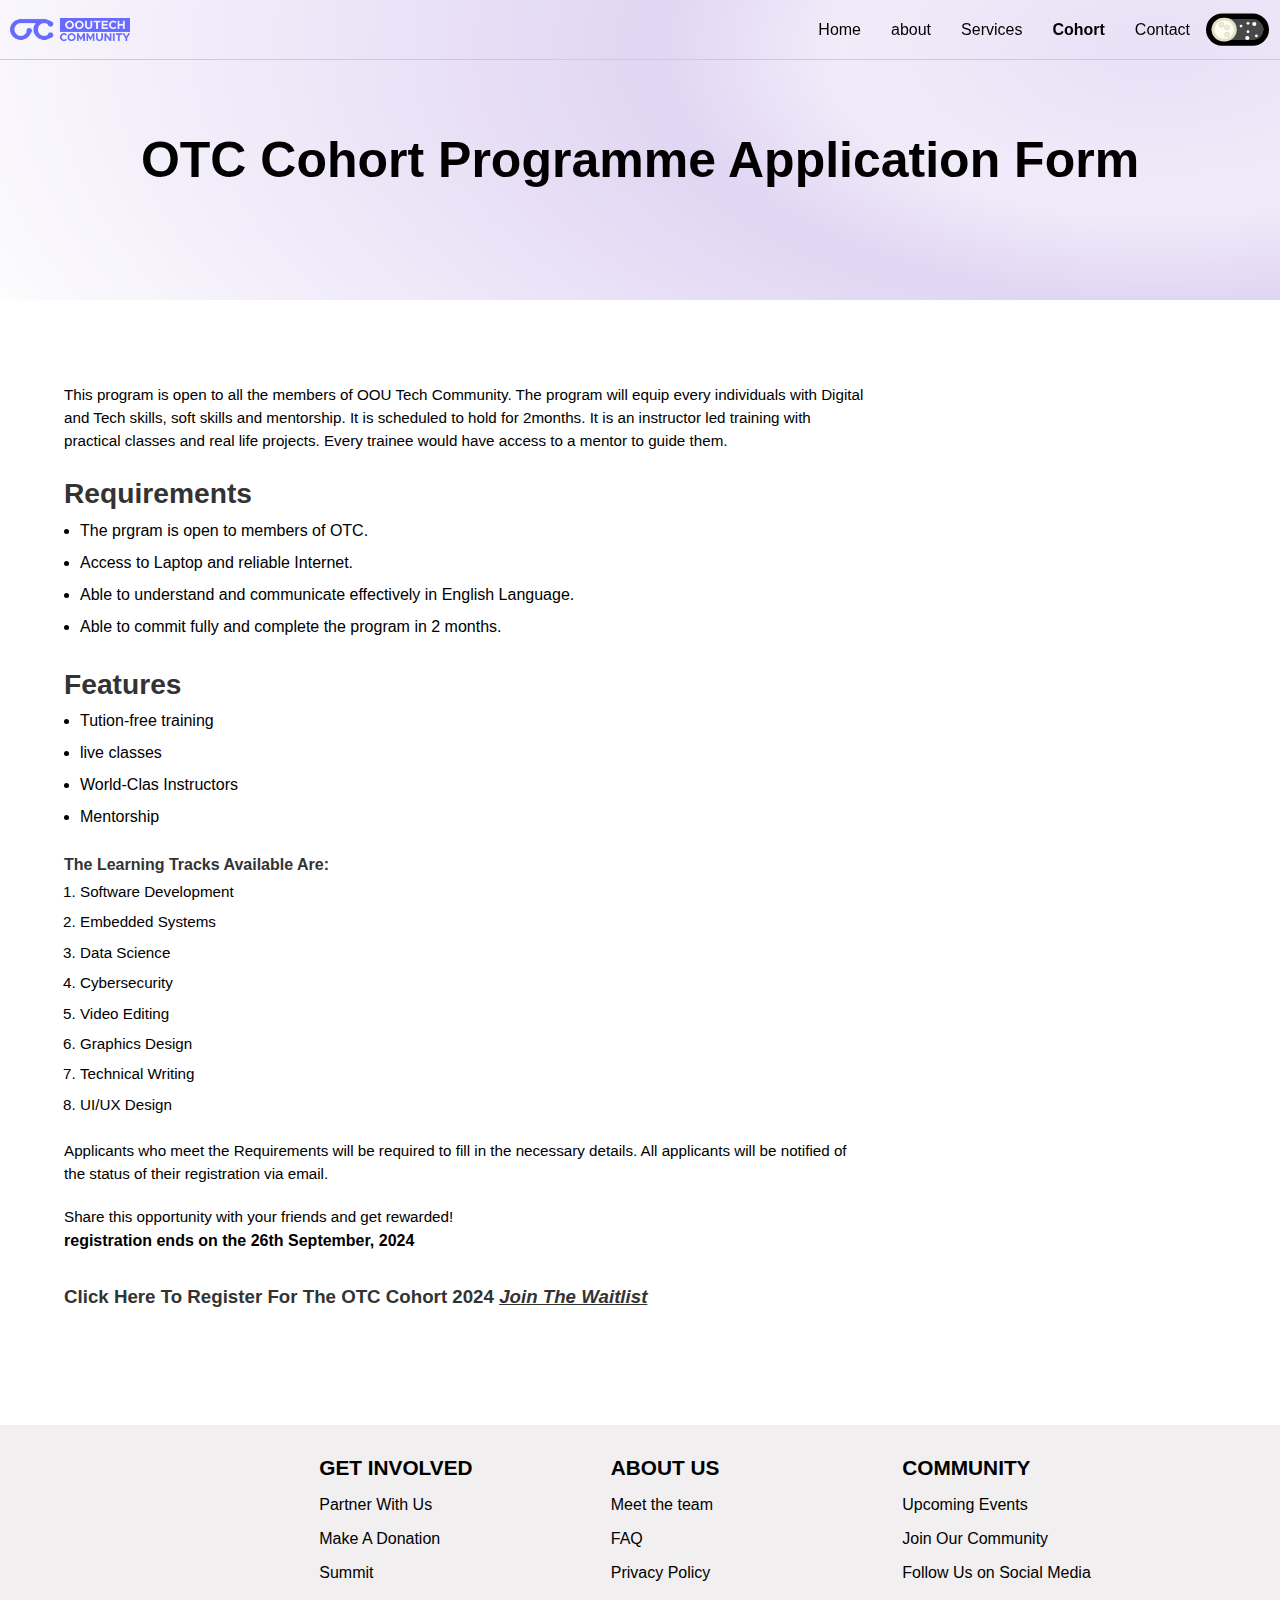
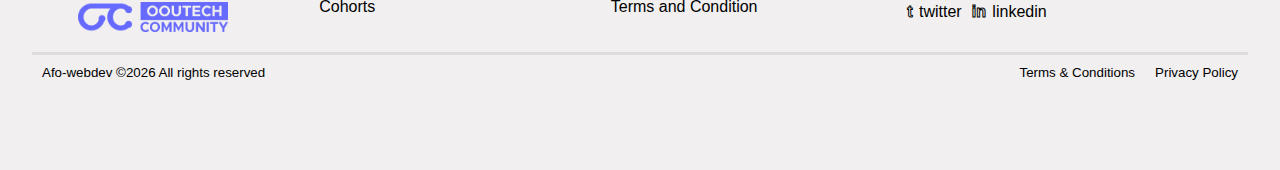
==== cohort.html @ c5f86032 "otc pages commit issue resolved" ====
<!DOCTYPE html>
<html lang="en">

<head>
    <meta charset="UTF-8">
    <meta name="viewport" content="width=device-width, initial-scale=1.0">
    <title>COHORT</title>
    <link rel="stylesheet" href="./styles/index.css" />
    <link rel="stylesheet" href="./styles/nav.css" />
    <link rel="stylesheet" href="./styles/cohort.css" />
    <link rel="stylesheet" href="./styles/footer.css" />
</head>

<body>
    <nav class="nav">
        <img class="logo" src="./images/logo1.png" alt="logo">
        <ul>
            <li><a href="index.html">Home</a></li>
            <li><a href="#about">about</a></li>
            <li><a href="#services">Services</a></li>
            <li><a href="cohort.html">Cohort</a></li>
            <li><a href="#footer">Contact</a></li>
        </ul>
        <div class="mode" onclick="DayAndNight()">
            <div class="sun-moon">
                <div class="dots"></div>
            </div>
            <div class="stars1"></div>
            <div class="stars2"></div>
            <div class="fill"></div>
        </div>

        <section class="icon" onclick="toggle()">

            <div class="menu-toggle ">
                <div class="one"></div>
                <div class="two"></div>
                <div class="three"></div>
            </div>

        </section>
    </nav>
    <header>
        <h1>OTC Cohort Programme Application Form</h1>
    </header>
    <main>
        <p>This program is open to all the members of OOU Tech Community. The program will equip every individuals with Digital and Tech skills, soft skills and mentorship. It is scheduled to hold for 2months. It is an instructor led training with practical classes and real life projects. Every trainee would have access to a mentor to guide them. </p>
        <section class="section">
            <h2 class="section-heading">Requirements</h2>
            <ul>
                <li>The prgram is open to members of OTC.</li>
                <li>Access to Laptop and reliable Internet.</li>
                <li>Able to understand and communicate effectively in English Language.</li>
                <li>Able to commit fully and complete the program in 2 months.</li>
            </ul>
        </section>
        <section class="section">
            <h2 class="section-heading">Features</h2>
            <ul>
                <li>Tution-free training</li>
                <li>live classes</li>
                <li>World-Clas Instructors</li>
                <li>Mentorship</li>
            </ul>
        </section>
        <section class="section">
            <h4 class="section-heading">The learning tracks available are:</h4>
            <ol>
                <li>Software Development</li>
                <li>Embedded Systems</li>
                <li>Data Science</li>
                <li>Cybersecurity</li>
                <li>Video Editing</li>
                <li>Graphics Design</li>
                <li>Technical Writing</li>
                <li>UI/UX Design</li>
            </ol>
        </section>
        <p>Applicants who meet the Requirements will be required to fill in the necessary details. All applicants will be notified of the status of their registration via email.</p>
        <p>Share this opportunity with your friends and get rewarded!</p>
        <strong>registration ends on the 26th September, 2024</strong>

        <h3 class="cta-txt">Click here to register for the OTC Cohort 2024 <a href="joincohort.html">Join the Waitlist</a></h3>
    </main>
    <footer id="footer"></footer>


    <!-- Scripts -->
	<script src="./scripts/nav.js"> </script>
    <script src="./scripts/script.js"></script>
    <script src="./scripts/footer.js"></script>
</body>

</html>
---- styles/index.css ----
*{
    padding: 0;
    margin: 0;
    box-sizing: border-box;
    transition: background-color 300ms, border-color 300ms,color 200ms, background-image 300ms, background 300ms;
}
:root{
    --white: #FFFFFF;
    --black: #000000;
    --black-opac: rgba(0, 0, 0, .6);
    --black-opac-hover: rgba(0, 0, 0, .8);
    --light-grey: #ddd;
    --light-black: #222;
    --grey: rgb(205, 204, 204);
    --dark-grey: #666;
    --medium-black: #333;
    --tertiary-white: #fefefe;
    --primary-blue: #404EED;
    --dark-primary-blue: rgb(83, 5, 183);
    --secondary-blue: #404EED;
    --tertiary-blue:#bedaf1;
        --primary-green: #053A3A;
    --dark-primary-green: #011717;
    --secondary-green: #20B2AA;
    --tertiary-green:#bef1ed69;
    --sec-white:#f1f0f0;
    --pink: rgb(232, 201, 206);
    --dark-pink: deeppink;
    --transparent-white: rgba(255, 255, 255, .7);
    --transparent-black: rgba(0, 0, 0, .6);
    --full-width: 100%;
    --top: 20px;
    --black-grad:radial-gradient(circle at top left, var(--white) -50%, var( --medium-black) 40%);
    --grad-2:linear-gradient(45deg, var(--pink) 10%,var(--primary-blue) 30%, var(--dark-grey)  80%);
    --main-bg: radial-gradient(126.96% 275.84% at 90.24% 16.36%, rgb(52, 5, 183) 0px, rgba(67, 5, 183, 0.12) 0.01%, rgba(73, 5, 183, 0.08) 19.27%, rgba(73, 5, 183, 0.165) 30.73%, rgba(97, 5, 183, 0) 81.77%, rgba(67, 5, 183, 0) 100%);
}

::-webkit-scrollbar-thumb{
   
    background-color: var(--dark-grey);
}
::-webkit-scrollbar{
    width: 4px;
    height: 6px;
    background-color: var(--white);
}
html,body{
    scroll-behavior: smooth;
}
body{
	position: relative;
    width: 100vw;
    height: 10vh;
    overflow-x: hidden;
    background-color: var(--white);
    color: var(--black);
    font-family: Mulish, sans-serif;
}
img {
    overflow-clip-margin: content-box;
    overflow: clip;
}
button,
input[type="submit"]{
    background: var(--white);
    color: var(--black);
    border: none;
    outline: none;
    padding: 15px;
    margin: 0 10px;
    border-radius: 10px;
    text-transform: capitalize;
    transition: all 200ms;
    cursor: pointer;
}
a{
    text-decoration: none;
    color: inherit;
    cursor: pointer;
    transition: all 200ms;
}
h1,h2,h3,h4,h5,h6{
    text-transform: capitalize;
}
ul, ol{
    margin: 0;
    padding: 0;
    line-height: 2;
}

li{
    margin: 0;
    padding: 0;
}

main{
    width: 100%;
    margin: 0 auto;
    padding: 5%;
    line-height: 1.5;
}
.section{
    width: var(--full-width);
    max-height: max-content;
    margin: 20px auto 0 auto;
}
---- styles/nav.css ----
.nav {
	position: fixed;
	top: 0px;
	left: 0;
	right: 0;
	margin: 0 auto;
	width: 100%;
	height: 60px;
	background-color: transparent;
	padding: 0 10px;
	display: flex;
	align-items: center;
	flex-wrap: wrap;
	z-index: 100000000;
	overflow: hidden;
	border-bottom: 1px solid var(--grey);
	transition: all 200ms;

}
.nav.wake,
.nav.responsive {
	background-color: var(--white);
}
.nav.wake .logo,
.nav.responsive .logo {
	color: var(--black);
}
.nav.wake .menu-toggle div,
.nav.responsive .menu-toggle div {
	background-color: var(--black);
}
.nav.wake ul,
.nav.responsive ul {
	color: var(--black);
}
.nav li{
	list-style-type: none;
}
.mode {
	margin-right: 10px;
	margin-left: 10px;
	width: 45px;
	height: calc(45px/2);
	border-radius: 2.5rem;
	border: 0.25rem solid #000;
	background: linear-gradient(to right, #686868 0%,#303030 100%);
	display: flex;
	align-items: center;
	position: relative;
	transform: scale(1.4);
}
.fill {
	position: fixed;
	top: 0;
	right: 0;
	bottom: 0;
	left: 0;
	height: 100%;
	margin: auto;
	background: #484848;
	border-radius: 20px;
	z-index: -2;
	transition: 0.75s all ease;
}
.mode.active {
	border-color: #78C1D8;
	background: linear-gradient(to right, #78C1D5 0%, #BBE7F5 100%);
}
.mode.active .fill {
	background: #E9F8FD;

}
.mode.active .sun-moon {

	background: #F5EC59;
	border-color: #E7C65C;
	transform: translateX(112%) rotate(-25deg);
}
.mode.active .sun-moon .dots,
.mode.active .sun-moon .dots:after,
.mode.active .sun-moon .dots:before {
	background: #FFFFFF;
	border-color: #FFFFFF;
	border: 1px solid #E9F8FD;
}

.mode.active .sun-moon .dots {
	height: 9px;
	width: 9px;
	top: -1px;
	left: -3px;

	transform: rotate(25deg);
}

.mode.active .sun-moon .dots:after {
	height: 5px;
	width: 5px;
	top: 2px;
	left: -6px;

}
.mode.active .sun-moon .dots:before {
	height: 4px;
	width: 4px;
	top: 3px;
	left: 4px;

}

.mode.active .stars1,
.mode.active .stars2 {
	opacity: 0;
	transform: translateY(10px);
}


header {
	margin-top: 0;
	padding-top: var(--top);
}
.stars1,
.stars2 {
	position: absolute;
	height: 3px;
	width: 3px;
	background: #FFFFFF;
	border-radius: 50%;
	transition: 0.3s all ease;
}

.stars1 {
	top: 2px;
	right: 5px;
}

.stars2 {
	top: 12px;
	right: 10px;
}

.stars1:after,
.stars1:before,
.stars2:after,
.stars2:before {
	position: absolute;
	content: "";
	display: block;
	height: 2px;
	width: 2px;
	background: #FFFFFF;
	border-radius: 50%;
	transition: 0.2s all ease;
}

.stars1:after {
	top: 0px;
	right: 5px;
}

.stars1:before {
	top: 2px;
	right: 10px;
}
.stars2:after {
	top: -4px;
	right: 0px;
}

.stars2:before {
	top: -1px;
	right: -6px;
}

.sun-moon {
	z-index: 2;
	display: inline-block;
	height: calc((45px/2) - 5px);
	width: calc((45px/2) - 5px);
	background: #FFFDF2;
	border-radius: 50%;
	transition: all 0.5s ease;
	position: relative;
	/* Default to Moon */
	border: 2px solid #DEE2C6;
}

.sun-moon .dots {
	position: absolute;
	top: 3px;
	left: 7px;
	height: 4px;
	width: 4px;
	background: #EFEEDB;
	border: .5px solid #DEE2C6;
	border-radius: 50%;
	transition: 0.4s all ease;
}

.sun-moon .dots:after,
.sun-moon .dots:before {
	position: absolute;
	content: "";
	display: block;
	height: 2px;
	width: 2px;
	background: #EFEEDB;
	border: 1px solid #DEE2C6;
	border-radius: 50%;
	transition: 0.4s all ease;
}

.sun-moon .dots:after {
	top: -3px;
	left: -5px;
}
.sun-moon .dots:before {
	top: 4px;
	left: -1px;
}



.logo {
	width: 120px;
	height: auto;
}
.nav ul {
	flex: 0 0 30%;
	display: flex;
	align-items: center;
	justify-content: center;
	margin-left: auto;
}
.nav ul li a {
	padding: 10px;
}
.nav ul li {
	margin: 0 5px;
	cursor: pointer;
}
.nav a.active {
	font-weight: bold;
}

.nav ul li a:hover,
.btn-1:hover {
	background-color: var(--sec-white);
	color: var(--black);
}

.nav .icon {
	display: none;
	cursor: pointer;
}

.menu-toggle {
	width: 22px;
	position: relative;
	transition: all .2s;
	cursor: pointer;
}
.menu-toggle div {
	width: 100%;
	height: 3px;
	background: var( --black);
	border-radius: 10px;
	transition: all .2s;
	margin: auto;
	cursor: pointer;
}
.menu-toggle .one,
.menu-toggle .two {
	margin-bottom: 5px;
}
.menu-toggle.active .one {
	transform: rotate(45deg) translate(6px ,5px);
}
.menu-toggle.active .two {
	transform: translatex(-20px);
	opacity: 0;
}
.menu-toggle.active .three {
	transform: rotate(-45deg) translate(6px ,-6px);
}


@media screen and (max-width: 900px) {
	::-webkit-scrollbar {
		width: 0px;
		height: 0px;
	}
	.nav {
		align-items: flex-start;
	}
	.nav > * {
		margin-top: 5px !important;
		display: flex;
		align-items: center;
	}
	.logo {
		margin-left: 5px;
		margin-top: 20px !important;
	}
	.mode {
		margin-left: auto;
		margin-right: 45px;
		margin-top: 20px !important;
	}
	.nav.responsive {
		height: 280px;
		transition: height 300ms;
	}
	.nav li {
		flex: 1 1 100%;
		width: 100%;
		text-align: left;
		margin: 0px 0 !important;
		display: flex;
		align-items: center;
	}
	.nav li a {
		width: 100%;
		height: 100%;

	}
	.nav ul {
		flex-direction: column;
		flex: 1 1 100%;
		display: none;
		padding: 0;
		margin: 0 !important;
	}
	.nav.responsive ul {
		order: 3;
		flex: 1 1 100%;
		display: block;
		margin: 0;
	}

	.nav .icon {
		position: absolute;
		top: 0;
		bottom: 0;
		right: 15px;
		margin: 23px 0px !important;
		padding: 0px;
		display: flex;
		align-items: center;
		height: max-content;

	}

}
---- styles/cohort.css ----
header{
    height: 300px;
    display: flex;
    align-items: center;
    justify-content: center;
    background-image: var(--main-bg);
    font-size: calc(1rem + 1vmin);
    text-align: center;
}
.waitlist{
    text-align: left;
}
.waitlist h1{
    padding-left: 15px;
    text-transform: uppercase;
    border-left: 5px solid var(--primary-blue);
}
header h1{
    max-width: 1000px;
    width: 95%;
}
main > *{
    margin-top: 20px;
}
main p{
    font-size: .95rem;
    max-width: 800px;
    width: 95%;
}
main section{
    margin: 2% auto;
}
main h2{
    color: var(--medium-black);
    font-size: calc(1.2rem + 1vmin);
}
main section ul,
main section ol{
    padding: 0 1rem;
}
main section ul li{
    list-style-type: disc;
}
main section h4,
main h3{
    color: var(--medium-black);
}
main section ol li{
    font-size: .95rem;
}

.cta-txt{
    margin: 30px 0;
}
.cta-txt a{
    text-decoration: underline;
    font-style: italic;
}

.cta-txt a:hover{
    color: orangered;
}


#form fieldset{
    border: 1px solid var(--grey);
    
}
#form > *{
    margin: 20px 0;
}
#form fieldset section{
    width: 100%;
    height: max-content;
    display: flex;
    flex-wrap: wrap;
    align-items: center;
    justify-content: space-around;
}
#form fieldset legend{
    font-weight: bold;
    font-size: .8rem;
    text-align: center;
    color: var(--medium-black);
}
#form label{
    max-width: 300px;
    width: 80%;
    display: flex;
    flex-direction: column;
    justify-content: center;
    font-weight: bold;
}
#form input,
#form select{
    padding: 10px;
    width: 100%;
    border: 1px solid var(--grey);
}
#form label b,
#form legend b{
    color: red;
}
#form > label,
#form fieldset{
    max-width: 650px;
    width: 100%;
}
#form input[type="submit"]{
    display: flex;
    align-items: center;
    justify-content: center;
    padding: 10px;
    max-width: 200px;
    height: 50px;
    margin: 10px 0;
    background-color: var(--secondary-blue);
    color: var(--white);
    font-weight: bold;
    font-size: 1rem;
    transition: background-color 0.3s;
}
#form input[type="submit"]:hover{
    background-color: var(--dark-primary-blue);
}
---- styles/footer.css ----
#footer {
    width: 100%;
    height: max-content;
    background: #f1efef;
    color: var(--black);
    font-weight: 500;
    margin-top: var(--top);
    padding-bottom: 70px;
}
footer > div{
    width: 95%;
    max-width: var(--primary-width);
    height: max-content;
    display: flex;
    flex-wrap: wrap;
    justify-content: center;
    margin: 0 auto;
    transition: all .6s ease;
    border-bottom: 3px solid var(--light-grey);
    padding-bottom: 10px;
}
#footer .logo{
    margin: 0 ;
    width: 150px !important;
    height: auto;
}
.foot-note{
    border: none;
}
.foot-note small{
    margin: 10px;
    font-weight: 300;
}
.foot-note small:first-child{
    margin-right: auto;

}
.footer-desc p {
    font-size: 1em;
    font-weight: 400;
    margin-top: 5px;
    max-width: 80%;
}
#footer .col{
    width: 100%;
    max-width: 200px;
    margin: 5px auto;
    min-height: 200px;
    padding: 5px 0;
    
}
#footer .col:first-child{
    max-width: max-content;
    display: flex;
    align-items: flex-end;
    justify-content: flex-end;
    min-height: max-content;
    
}
#footer .col:last-child{
    flex-grow: 1;
    width:100%;
    max-width: 300px;

}
.footer-desc {
    text-align: left;
    width: 100%;
    margin: 0 auto;
}

.contact {
    width: 100%;
    display: flex;
    text-align: left;
}

.contact a {   
    align-items: center;
    justify-content: center;
    cursor: pointer;
    margin:5px;
}
.contact a i{
    font-weight: 800;
    color: transparent;
    margin-right: 2px;
    font-style: normal;
    -webkit-text-stroke: 1px;
    -webkit-text-stroke-color: var(--black);
}
.contact a:hover {
    color: var(--secondary-blue);
}
.contact a:hover i {
    -webkit-text-stroke-color: var(--secondary-blue);
}


.col h2 {
    font-size: 1.3em;
    text-align: left;
    margin: 1em 0 0 0;
    text-transform: uppercase;
    align-self: flex-start;
}
.col > a {
    text-decoration: none;
    color: inherit;
    cursor: pointer;
}
.col p,
.col > a {
    font-size: 1em;
    text-align: left;
    margin: 1rem 0;
    color: inherit;
    
    align-self: flex-start;
}

@media screen and (max-width: 698px) {
  #footer .col:first-child{
    justify-content: flex-start;
  }
	#footer .col{
    flex: 0 0 80%;
	  max-width: 80% !important;
		height: max-content;
		min-height: 200px;
	}
	#footer .col:not(:first-child){
		max-width: max-content;
		width:40%;
	}
}
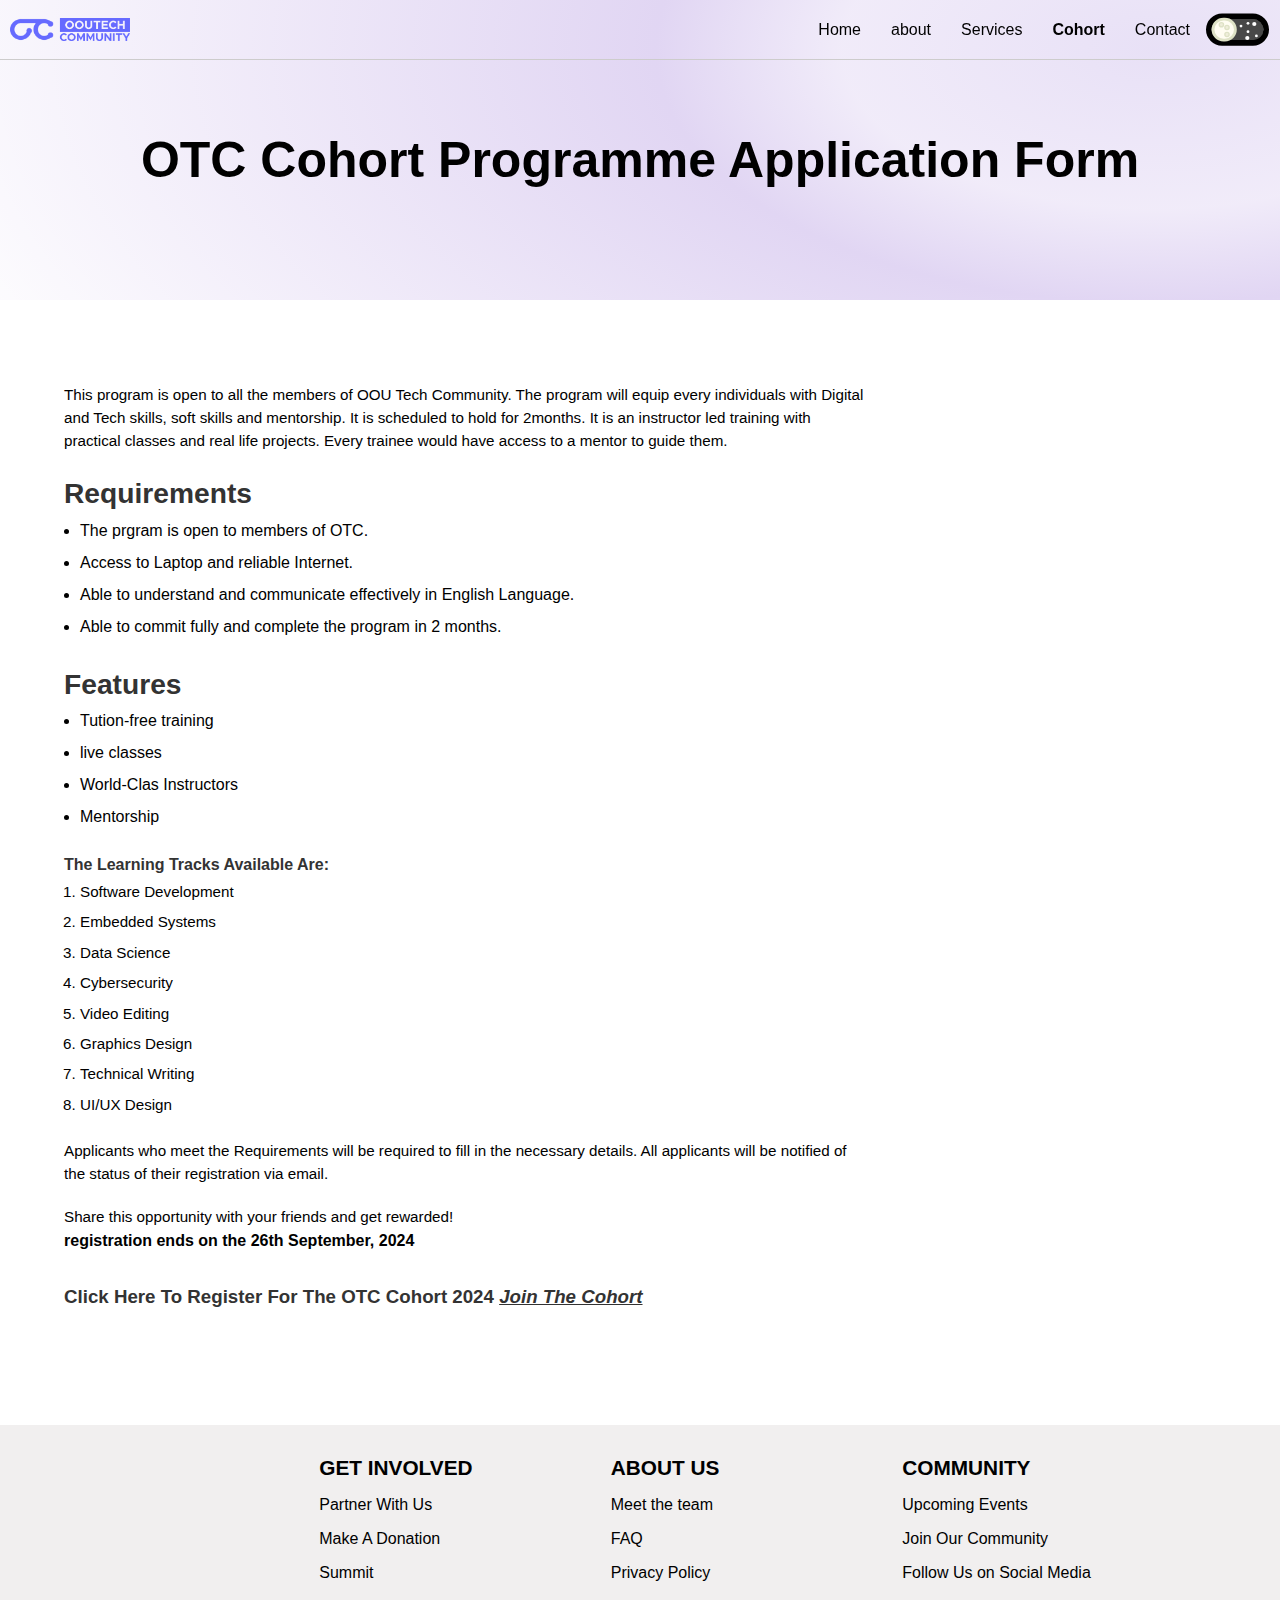
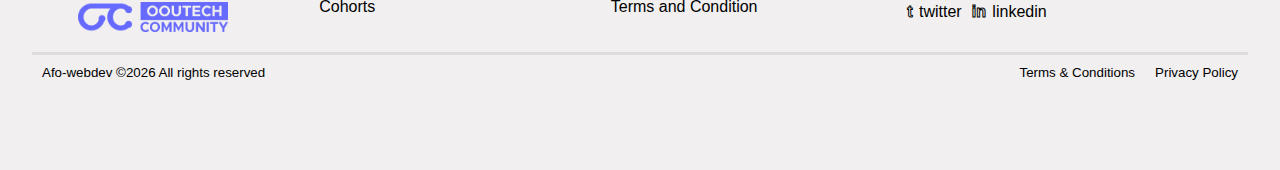
==== commit ac9437a3: "site reshaped" ====
--- a/cohort.html
+++ b/cohort.html
@@ -1,94 +1,94 @@
-<!DOCTYPE html>
-<html lang="en">
-
-<head>
-    <meta charset="UTF-8">
-    <meta name="viewport" content="width=device-width, initial-scale=1.0">
-    <title>COHORT</title>
-    <link rel="stylesheet" href="./styles/index.css" />
-    <link rel="stylesheet" href="./styles/nav.css" />
-    <link rel="stylesheet" href="./styles/cohort.css" />
-    <link rel="stylesheet" href="./styles/footer.css" />
-</head>
-
-<body>
-    <nav class="nav">
-        <img class="logo" src="./images/logo1.png" alt="logo">
-        <ul>
-            <li><a href="index.html">Home</a></li>
-            <li><a href="#about">about</a></li>
-            <li><a href="#services">Services</a></li>
-            <li><a href="cohort.html">Cohort</a></li>
-            <li><a href="#footer">Contact</a></li>
-        </ul>
-        <div class="mode" onclick="DayAndNight()">
-            <div class="sun-moon">
-                <div class="dots"></div>
-            </div>
-            <div class="stars1"></div>
-            <div class="stars2"></div>
-            <div class="fill"></div>
-        </div>
-
-        <section class="icon" onclick="toggle()">
-
-            <div class="menu-toggle ">
-                <div class="one"></div>
-                <div class="two"></div>
-                <div class="three"></div>
-            </div>
-
-        </section>
-    </nav>
-    <header>
-        <h1>OTC Cohort Programme Application Form</h1>
-    </header>
-    <main>
-        <p>This program is open to all the members of OOU Tech Community. The program will equip every individuals with Digital and Tech skills, soft skills and mentorship. It is scheduled to hold for 2months. It is an instructor led training with practical classes and real life projects. Every trainee would have access to a mentor to guide them. </p>
-        <section class="section">
-            <h2 class="section-heading">Requirements</h2>
-            <ul>
-                <li>The prgram is open to members of OTC.</li>
-                <li>Access to Laptop and reliable Internet.</li>
-                <li>Able to understand and communicate effectively in English Language.</li>
-                <li>Able to commit fully and complete the program in 2 months.</li>
-            </ul>
-        </section>
-        <section class="section">
-            <h2 class="section-heading">Features</h2>
-            <ul>
-                <li>Tution-free training</li>
-                <li>live classes</li>
-                <li>World-Clas Instructors</li>
-                <li>Mentorship</li>
-            </ul>
-        </section>
-        <section class="section">
-            <h4 class="section-heading">The learning tracks available are:</h4>
-            <ol>
-                <li>Software Development</li>
-                <li>Embedded Systems</li>
-                <li>Data Science</li>
-                <li>Cybersecurity</li>
-                <li>Video Editing</li>
-                <li>Graphics Design</li>
-                <li>Technical Writing</li>
-                <li>UI/UX Design</li>
-            </ol>
-        </section>
-        <p>Applicants who meet the Requirements will be required to fill in the necessary details. All applicants will be notified of the status of their registration via email.</p>
-        <p>Share this opportunity with your friends and get rewarded!</p>
-        <strong>registration ends on the 26th September, 2024</strong>
-
-        <h3 class="cta-txt">Click here to register for the OTC Cohort 2024 <a href="joincohort.html">Join the Waitlist</a></h3>
-    </main>
-    <footer id="footer"></footer>
-
-
-    <!-- Scripts -->
-	<script src="./scripts/nav.js"> </script>
-    <script src="./scripts/script.js"></script>
-    <script src="./scripts/footer.js"></script>
-</body>
-
+<!DOCTYPE html>
+<html lang="en">
+
+<head>
+    <meta charset="UTF-8">
+    <meta name="viewport" content="width=device-width, initial-scale=1.0">
+    <title>COHORT</title>
+    <link rel="stylesheet" href="./styles/index.css" />
+    <link rel="stylesheet" href="./styles/nav.css" />
+    <link rel="stylesheet" href="./styles/cohort.css" />
+    <link rel="stylesheet" href="./styles/footer.css" />
+</head>
+
+<body>
+    <nav class="nav">
+        <img class="logo" src="./images/logo1.png" alt="logo">
+        <ul>
+            <li><a href="index.html">Home</a></li>
+            <li><a href="#about">about</a></li>
+            <li><a href="#services">Services</a></li>
+            <li><a href="cohort.html">Cohort</a></li>
+            <li><a href="#footer">Contact</a></li>
+        </ul>
+        <div class="mode" onclick="DayAndNight()">
+            <div class="sun-moon">
+                <div class="dots"></div>
+            </div>
+            <div class="stars1"></div>
+            <div class="stars2"></div>
+            <div class="fill"></div>
+        </div>
+
+        <section class="icon" onclick="toggle()">
+
+            <div class="menu-toggle ">
+                <div class="one"></div>
+                <div class="two"></div>
+                <div class="three"></div>
+            </div>
+
+        </section>
+    </nav>
+    <header>
+        <h1>OTC Cohort Programme Application Form</h1>
+    </header>
+    <main>
+        <p>This program is open to all the members of OOU Tech Community. The program will equip every individuals with Digital and Tech skills, soft skills and mentorship. It is scheduled to hold for 2months. It is an instructor led training with practical classes and real life projects. Every trainee would have access to a mentor to guide them. </p>
+        <section class="section">
+            <h2 class="section-heading">Requirements</h2>
+            <ul>
+                <li>The prgram is open to members of OTC.</li>
+                <li>Access to Laptop and reliable Internet.</li>
+                <li>Able to understand and communicate effectively in English Language.</li>
+                <li>Able to commit fully and complete the program in 2 months.</li>
+            </ul>
+        </section>
+        <section class="section">
+            <h2 class="section-heading">Features</h2>
+            <ul>
+                <li>Tution-free training</li>
+                <li>live classes</li>
+                <li>World-Clas Instructors</li>
+                <li>Mentorship</li>
+            </ul>
+        </section>
+        <section class="section">
+            <h4 class="section-heading">The learning tracks available are:</h4>
+            <ol>
+                <li>Software Development</li>
+                <li>Embedded Systems</li>
+                <li>Data Science</li>
+                <li>Cybersecurity</li>
+                <li>Video Editing</li>
+                <li>Graphics Design</li>
+                <li>Technical Writing</li>
+                <li>UI/UX Design</li>
+            </ol>
+        </section>
+        <p>Applicants who meet the Requirements will be required to fill in the necessary details. All applicants will be notified of the status of their registration via email.</p>
+        <p>Share this opportunity with your friends and get rewarded!</p>
+        <strong>registration ends on the 26th September, 2024</strong>
+
+        <h3 class="cta-txt">Click here to register for the OTC Cohort 2024 <a href="joincohort.html">Join the Cohort</a></h3>
+    </main>
+    <footer id="footer"></footer>
+
+
+    <!-- Scripts -->
+	<script src="./scripts/nav.js"> </script>
+    <script src="./scripts/script.js"></script>
+    <script src="./scripts/footer.js"></script>
+</body>
+
 </html>--- a/styles/index.css
+++ b/styles/index.css
@@ -6,6 +6,7 @@
 }
 :root{
     --white: #FFFFFF;
+    --secondary-white: #f1efef;
     --black: #000000;
     --black-opac: rgba(0, 0, 0, .6);
     --black-opac-hover: rgba(0, 0, 0, .8);
--- a/styles/nav.css
+++ b/styles/nav.css
@@ -307,12 +307,24 @@
 		margin-right: 45px;
 		margin-top: 20px !important;
 	}
-	.nav.responsive {
-		height: 280px;
-		transition: height 300ms;
-	}
+	.nav ul{
+        position: fixed;
+        right: -999px;
+        top: 55px;
+        height: 100vh;
+        width: 200px;
+        flex-direction: column;
+		justify-content: flex-start;
+        background-color: var(--white);
+        z-index: inherit;
+        opacity: 0;
+		transition: right 0.4s;
+    }
+	.nav.responsive > ul{
+        right: 0;
+        opacity: 1;
+    }
 	.nav li {
-		flex: 1 1 100%;
 		width: 100%;
 		text-align: left;
 		margin: 0px 0 !important;
@@ -324,19 +336,7 @@
 		height: 100%;
 
 	}
-	.nav ul {
-		flex-direction: column;
-		flex: 1 1 100%;
-		display: none;
-		padding: 0;
-		margin: 0 !important;
-	}
-	.nav.responsive ul {
-		order: 3;
-		flex: 1 1 100%;
-		display: block;
-		margin: 0;
-	}
+	
 
 	.nav .icon {
 		position: absolute;
--- a/styles/cohort.css
+++ b/styles/cohort.css
@@ -16,7 +16,7 @@
     border-left: 5px solid var(--primary-blue);
 }
 header h1{
-    max-width: 1000px;
+    max-width: 1200px;
     width: 95%;
 }
 main > *{
--- a/styles/footer.css
+++ b/styles/footer.css
@@ -1,7 +1,7 @@
 #footer {
     width: 100%;
     height: max-content;
-    background: #f1efef;
+    background: var(--secondary-white);
     color: var(--black);
     font-weight: 500;
     margin-top: var(--top);
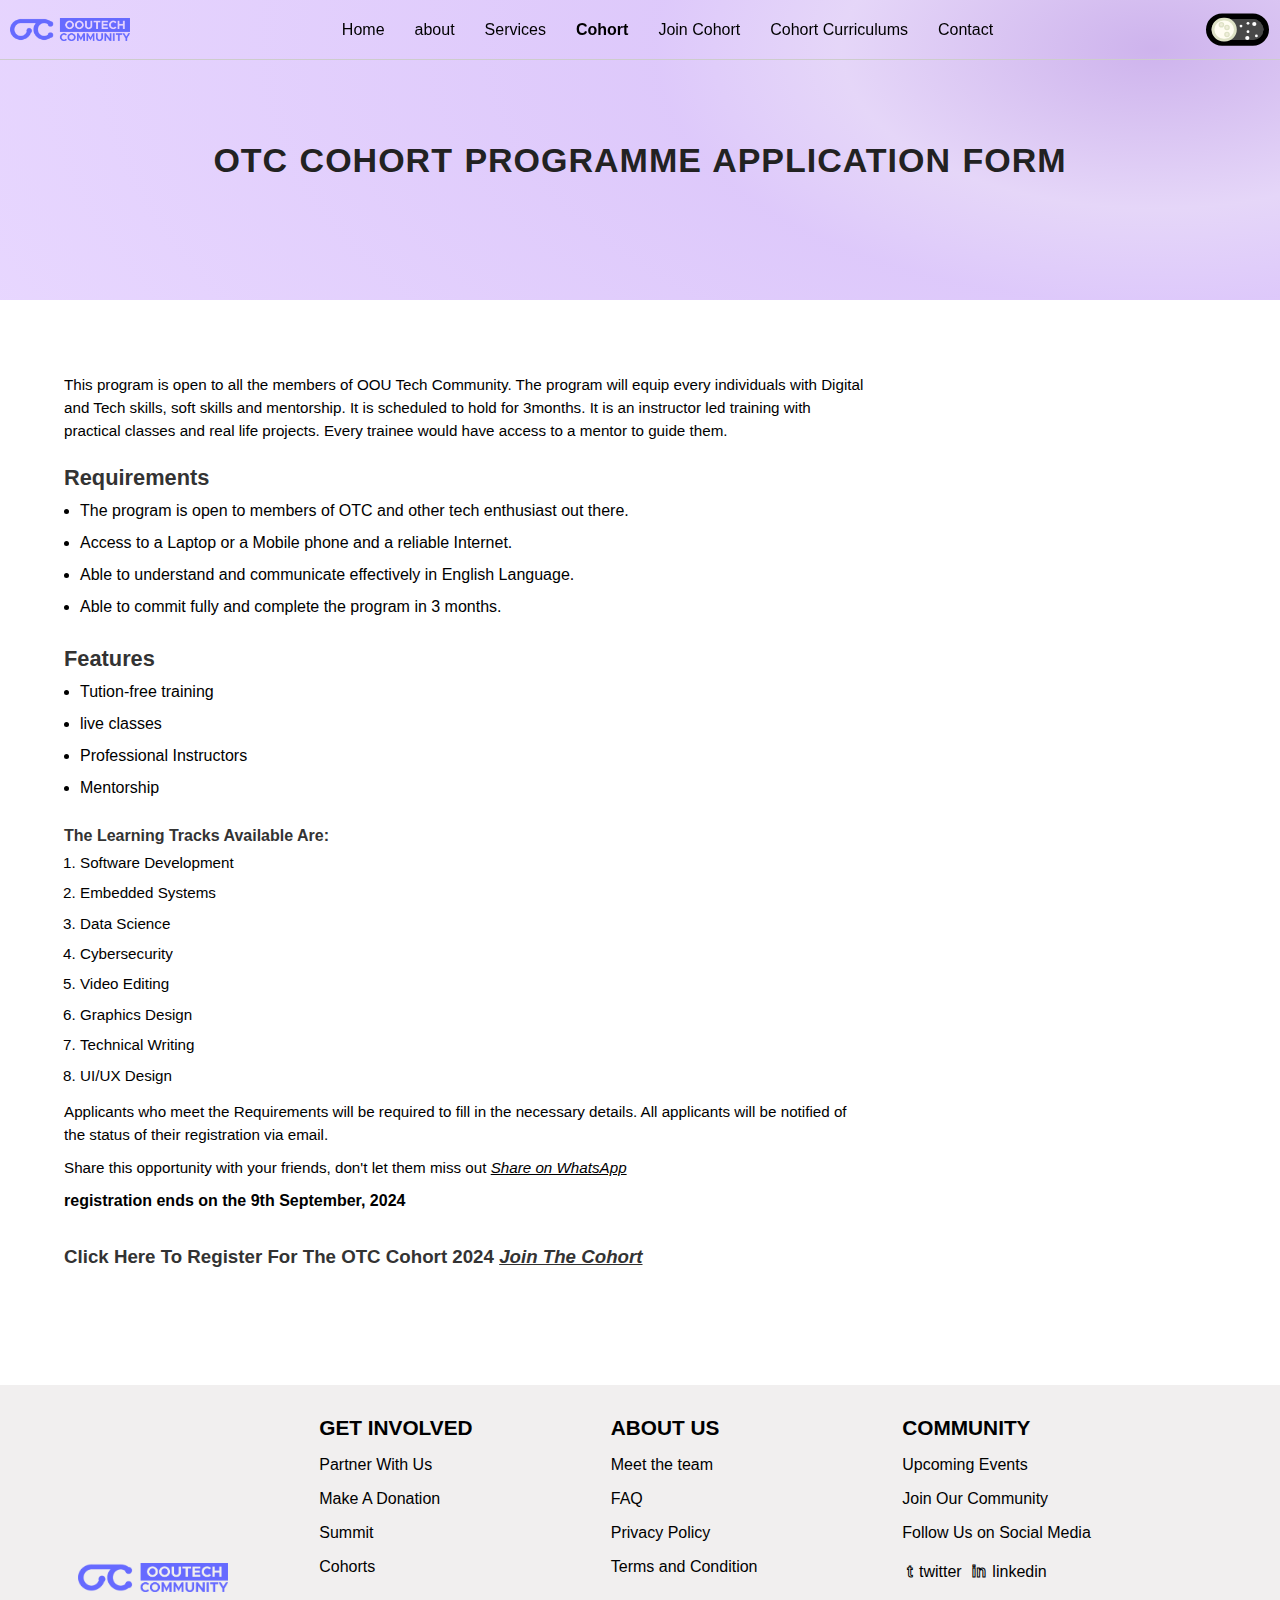
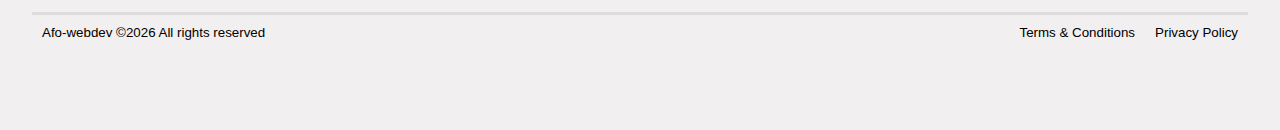
==== commit 3ba4bcf9: "otc new update" ====
--- a/cohort.html
+++ b/cohort.html
@@ -8,7 +8,11 @@
     <link rel="stylesheet" href="./styles/index.css" />
     <link rel="stylesheet" href="./styles/nav.css" />
     <link rel="stylesheet" href="./styles/cohort.css" />
+    <link rel="stylesheet" href="./styles/animate.css" />
     <link rel="stylesheet" href="./styles/footer.css" />
+
+    
+    <script src="./scripts/main.js"></script>
 </head>
 
 <body>
@@ -16,9 +20,11 @@
         <img class="logo" src="./images/logo1.png" alt="logo">
         <ul>
             <li><a href="index.html">Home</a></li>
-            <li><a href="#about">about</a></li>
-            <li><a href="#services">Services</a></li>
+            <li><a href="index.html#about">about</a></li>
+            <li><a href="index.html#services">Services</a></li>
             <li><a href="cohort.html">Cohort</a></li>
+            <li><a href="joincohort.html">Join Cohort</a></li>
+            <li><a href="cohortdocs.html"> Cohort Curriculums</a></li>
             <li><a href="#footer">Contact</a></li>
         </ul>
         <div class="mode" onclick="DayAndNight()">
@@ -41,46 +47,46 @@
         </section>
     </nav>
     <header>
-        <h1>OTC Cohort Programme Application Form</h1>
+        <h1 class="hero-heading animate light-speed-out">OTC Cohort Programme Application Form</h1>
     </header>
     <main>
-        <p>This program is open to all the members of OOU Tech Community. The program will equip every individuals with Digital and Tech skills, soft skills and mentorship. It is scheduled to hold for 2months. It is an instructor led training with practical classes and real life projects. Every trainee would have access to a mentor to guide them. </p>
+        <p class="animate fade-in-up">This program is open to all the members of OOU Tech Community. The program will equip every individuals with Digital and Tech skills, soft skills and mentorship. It is scheduled to hold for 3months. It is an instructor led training with practical classes and real life projects. Every trainee would have access to a mentor to guide them. </p>
         <section class="section">
-            <h2 class="section-heading">Requirements</h2>
+            <h2 class="hero-heading animate zoom-in">Requirements</h2>
             <ul>
-                <li>The prgram is open to members of OTC.</li>
-                <li>Access to Laptop and reliable Internet.</li>
-                <li>Able to understand and communicate effectively in English Language.</li>
-                <li>Able to commit fully and complete the program in 2 months.</li>
+                <li class="animate fade-in-up">The program is open to members of OTC and other tech enthusiast out there.</li>
+                <li class="animate fade-in-up">Access to a Laptop or a Mobile phone and a reliable Internet.</li>
+                <li class="animate fade-in-up">Able to understand and communicate effectively in English Language.</li>
+                <li class="animate fade-in-up">Able to commit fully and complete the program in 3 months.</li>
             </ul>
         </section>
         <section class="section">
-            <h2 class="section-heading">Features</h2>
+            <h2 class="section-heading animate zoom-in">Features</h2>
             <ul>
-                <li>Tution-free training</li>
-                <li>live classes</li>
-                <li>World-Clas Instructors</li>
-                <li>Mentorship</li>
+                <li class="animate fade-in-up">Tution-free training</li>
+                <li class="animate fade-in-up">live classes</li>
+                <li class="animate fade-in-up">Professional Instructors</li>
+                <li class="animate fade-in-up">Mentorship</li>
             </ul>
         </section>
         <section class="section">
-            <h4 class="section-heading">The learning tracks available are:</h4>
+            <h4 class="section-heading zoom-in">The learning tracks available are:</h4>
             <ol>
-                <li>Software Development</li>
-                <li>Embedded Systems</li>
-                <li>Data Science</li>
-                <li>Cybersecurity</li>
-                <li>Video Editing</li>
-                <li>Graphics Design</li>
-                <li>Technical Writing</li>
-                <li>UI/UX Design</li>
+                <li class="animate fade-in-up">Software Development</li>
+                <li class="animate fade-in-up">Embedded Systems</li>
+                <li class="animate fade-in-up">Data Science</li>
+                <li class="animate fade-in-up">Cybersecurity</li>
+                <li class="animate fade-in-up">Video Editing</li>
+                <li class="animate fade-in-up">Graphics Design</li>
+                <li class="animate fade-in-up">Technical Writing</li>
+                <li class="animate fade-in-up">UI/UX Design</li>
             </ol>
         </section>
-        <p>Applicants who meet the Requirements will be required to fill in the necessary details. All applicants will be notified of the status of their registration via email.</p>
-        <p>Share this opportunity with your friends and get rewarded!</p>
-        <strong>registration ends on the 26th September, 2024</strong>
+        <p class="animate fade-in-down">Applicants who meet the Requirements will be required to fill in the necessary details. All applicants will be notified of the status of their registration via email.</p>
+        <p class="share">Share this opportunity with your friends, don't let them miss out <a >Share on WhatsApp</a></p>
+        <strong>registration ends on the 9th September, 2024</strong>
 
-        <h3 class="cta-txt">Click here to register for the OTC Cohort 2024 <a href="joincohort.html">Join the Cohort</a></h3>
+        <h3 class="cta-txt animate fade-in-right">Click here to register for the OTC Cohort 2024 <a href="joincohort.html">Join the Cohort</a></h3>
     </main>
     <footer id="footer"></footer>
 
--- a/styles/index.css
+++ b/styles/index.css
@@ -1,10 +1,13 @@
-*{
+
+
+* {
     padding: 0;
     margin: 0;
     box-sizing: border-box;
-    transition: background-color 300ms, border-color 300ms,color 200ms, background-image 300ms, background 300ms;
-}
-:root{
+    transition: background-color 300ms, border-color 300ms, color 200ms, background-image 300ms, background 300ms;
+}
+
+:root {
     --white: #FFFFFF;
     --secondary-white: #f1efef;
     --black: #000000;
@@ -14,55 +17,63 @@
     --light-black: #222;
     --grey: rgb(205, 204, 204);
     --dark-grey: #666;
+    --grey-gradient: linear-gradient(to bottom, rgba(255, 255, 255, 0) 0%, rgba(255, 255, 255, 0.15) 38%, rgba(0, 0, 0, 0.4) 100%);
     --medium-black: #333;
     --tertiary-white: #fefefe;
     --primary-blue: #404EED;
     --dark-primary-blue: rgb(83, 5, 183);
     --secondary-blue: #404EED;
-    --tertiary-blue:#bedaf1;
-        --primary-green: #053A3A;
+    --tertiary-blue: #bedaf1;
+    --primary-green: #053A3A;
     --dark-primary-green: #011717;
     --secondary-green: #20B2AA;
-    --tertiary-green:#bef1ed69;
-    --sec-white:#f1f0f0;
+    --tertiary-green: #bef1ed69;
+    --sec-white: #f1f0f0;
     --pink: rgb(232, 201, 206);
     --dark-pink: deeppink;
     --transparent-white: rgba(255, 255, 255, .7);
     --transparent-black: rgba(0, 0, 0, .6);
     --full-width: 100%;
     --top: 20px;
-    --black-grad:radial-gradient(circle at top left, var(--white) -50%, var( --medium-black) 40%);
-    --grad-2:linear-gradient(45deg, var(--pink) 10%,var(--primary-blue) 30%, var(--dark-grey)  80%);
-    --main-bg: radial-gradient(126.96% 275.84% at 90.24% 16.36%, rgb(52, 5, 183) 0px, rgba(67, 5, 183, 0.12) 0.01%, rgba(73, 5, 183, 0.08) 19.27%, rgba(73, 5, 183, 0.165) 30.73%, rgba(97, 5, 183, 0) 81.77%, rgba(67, 5, 183, 0) 100%);
-}
-
-::-webkit-scrollbar-thumb{
-   
+    --black-grad: radial-gradient(circle at top left, var(--white) -50%, var(--medium-black) 40%);
+    --grad-2: linear-gradient(45deg, var(--pink) 10%, var(--primary-blue) 30%, var(--dark-grey) 80%);
+    --main-bg: radial-gradient(126.96% 275.84% at 90.24% 16.36%, #5C11CC 0px, rgba(102, 19, 198, 0.32) 0.01%, rgba(112, 29, 218, 0.18) 19.27%, rgba(122, 39, 238, 0.25) 30.73%, rgba(142, 59, 258, 0.2) 81.77%, rgba(102, 19, 198, 0.2) 100%);
+}
+
+::-webkit-scrollbar-thumb {
+
     background-color: var(--dark-grey);
 }
-::-webkit-scrollbar{
+
+::-webkit-scrollbar {
     width: 4px;
     height: 6px;
     background-color: var(--white);
 }
-html,body{
+
+html,
+body {
     scroll-behavior: smooth;
 }
-body{
-	position: relative;
+
+body {
+    position: relative;
     width: 100vw;
     height: 10vh;
     overflow-x: hidden;
     background-color: var(--white);
     color: var(--black);
-    font-family: Mulish, sans-serif;
-}
+    font-family: roboto, sans-serif;
+    
+}
+
 img {
     overflow-clip-margin: content-box;
     overflow: clip;
 }
+
 button,
-input[type="submit"]{
+input[type="submit"] {
     background: var(--white);
     color: var(--black);
     border: none;
@@ -74,34 +85,179 @@
     transition: all 200ms;
     cursor: pointer;
 }
-a{
+
+a {
     text-decoration: none;
     color: inherit;
     cursor: pointer;
     transition: all 200ms;
 }
-h1,h2,h3,h4,h5,h6{
+
+h1,
+h2,
+h3,
+h4,
+h5,
+h6 {
     text-transform: capitalize;
 }
-ul, ol{
+
+ul,
+ol {
     margin: 0;
     padding: 0;
     line-height: 2;
 }
 
-li{
+li {
     margin: 0;
     padding: 0;
 }
 
-main{
+header {
+    background: var(--main-bg);
+    height: max-content;
+    color: var(--light-black);
+    margin-top: 0;
+	padding-top: var(--top);
+}
+
+main {
     width: 100%;
     margin: 0 auto;
     padding: 5%;
     line-height: 1.5;
 }
-.section{
+
+.section {
     width: var(--full-width);
     max-height: max-content;
     margin: 20px auto 0 auto;
+}
+
+#loader>div {
+
+    width: 64px;
+    height: 64px;
+    border-radius: 50%;
+    perspective: 800px;
+}
+
+#loader {
+    position: fixed;
+    width: 100%;
+    height: 100%;
+
+    left: 0;
+    right: 0;
+    bottom: 0;
+    top: 0;
+
+    background: rgba(0, 0, 0, .8);
+    z-index: 0;
+    display: none;
+
+}
+#loader h2{
+    color: #ddd;
+    font-size: .95rem;
+    max-width: 700px;
+    width: 95%;
+    margin: 10px auto;
+    text-align: center;
+}
+#loader.active {
+    z-index: 10000999999999999999999999999999999999999900;
+    display: flex;
+    flex-direction: column;
+    align-items: center;
+
+    justify-content: center;
+}
+
+.inner {
+    position: absolute;
+    box-sizing: border-box;
+    width: 100%;
+    height: 100%;
+    border-radius: 50%;
+}
+
+.inner.one {
+    left: 0%;
+    top: 0%;
+    animation: rotate-one 1s linear infinite;
+    border-bottom: 3px solid #EFEFFA;
+}
+
+.inner.two {
+    right: 0%;
+    top: 0%;
+    animation: rotate-two 1s linear infinite;
+    border-right: 3px solid #EFEFFA;
+}
+
+.inner.three {
+    right: 0%;
+    bottom: 0%;
+    animation: rotate-three 1s linear infinite;
+    border-top: 3px solid #EFEFFA;
+}
+.animate.fade-in-up.is-visible {
+    animation: fadeInUp 2s ease;
+}
+.animate.slide-in-up.is-visible {
+    animation: slideInUp 2s ease;
+}
+.animate.roll-out.is-visible {
+    animation: rollOut 2s ease;
+}
+.animate.light-speed-in.is-visible {
+    animation: lightSpeedIn 2s ease;
+}
+.animate.light-speed-out.is-visible {
+    animation: lightSpeedOut 2s ease;
+}
+.animate.fade-in-down.is-visible {
+    animation: fadeInDown 2s ease;
+}
+.animate.fade-in-left.is-visible {
+    animation: fadeInLeft 2s ease;
+}
+.animate.fade-in-right.is-visible {
+    animation: fadeInRight 2s ease;
+}
+.animate.zoom-in.is-visible {
+    animation: zoomIn 1s ease;
+}
+
+
+@keyframes rotate-one {
+    0% {
+        transform: rotateX(35deg) rotateY(-45deg) rotateZ(0deg);
+    }
+
+    100% {
+        transform: rotateX(35deg) rotateY(-45deg) rotateZ(360deg);
+    }
+}
+
+@keyframes rotate-two {
+    0% {
+        transform: rotateX(50deg) rotateY(10deg) rotateZ(0deg);
+    }
+
+    100% {
+        transform: rotateX(50deg) rotateY(10deg) rotateZ(360deg);
+    }
+}
+
+@keyframes rotate-three {
+    0% {
+        transform: rotateX(35deg) rotateY(55deg) rotateZ(0deg);
+    }
+
+    100% {
+        transform: rotateX(35deg) rotateY(55deg) rotateZ(360deg);
+    }
 }--- a/styles/nav.css
+++ b/styles/nav.css
@@ -226,7 +226,7 @@
 	height: auto;
 }
 .nav ul {
-	flex: 0 0 30%;
+	flex: 1 0 30%;
 	display: flex;
 	align-items: center;
 	justify-content: center;
--- a/styles/cohort.css
+++ b/styles/cohort.css
@@ -1,112 +1,159 @@
-header{
+header {
     height: 300px;
     display: flex;
     align-items: center;
     justify-content: center;
-    background-image: var(--main-bg);
-    font-size: calc(1rem + 1vmin);
+    
     text-align: center;
+
 }
-.waitlist{
-    text-align: left;
+
+.hero-curr h1 p{
+    font-size: calc(.9rem + 1.5vmin);
+    margin: 0 auto;
+    line-height: 1.5;
 }
-.waitlist h1{
-    padding-left: 15px;
+
+.hero-curr h1 >p.one {
+    color: var(--primary-blue);
+    font-size: calc(1.2rem + 1.5vmin);
+}
+
+header h1 {
+    max-width: 1000px;
+    width: 95%;
     text-transform: uppercase;
-    border-left: 5px solid var(--primary-blue);
+    letter-spacing: 1px;
+    word-spacing: 1px;
+    font-size: calc(1rem + 2vmin);
 }
-header h1{
-    max-width: 1200px;
-    width: 95%;
-}
-main > *{
-    margin-top: 20px;
-}
-main p{
+
+main p {
     font-size: .95rem;
     max-width: 800px;
     width: 95%;
 }
-main section{
+
+main>p {
+    margin: 10px 0;
+}
+
+main section {
     margin: 2% auto;
 }
-main h2{
-    color: var(--medium-black);
+
+main .main-heading {
+    color: var(--black);
+
     font-size: calc(1.2rem + 1vmin);
 }
+
+main h2 {
+    color: var(--medium-black);
+    font-size: calc(.8rem + 1vmin);
+}
+
 main section ul,
-main section ol{
+main section ol {
     padding: 0 1rem;
 }
-main section ul li{
+
+main section ul li {
     list-style-type: disc;
 }
+
 main section h4,
-main h3{
+main h3 {
     color: var(--medium-black);
 }
-main section ol li{
+
+main section ol li {
     font-size: .95rem;
 }
 
-.cta-txt{
+.cta-txt {
     margin: 30px 0;
 }
-.cta-txt a{
+
+.cta-txt a,
+.share a {
     text-decoration: underline;
     font-style: italic;
 }
 
-.cta-txt a:hover{
+.cta-txt a:hover,
+.share a:hover {
     color: orangered;
 }
 
+#form fieldset {
+    border: none;
+    border-top: 1px solid var(--grey);
+}
 
-#form fieldset{
-    border: 1px solid var(--grey);
-    
+#form>* {
+    margin: 0px 0;
 }
-#form > *{
-    margin: 20px 0;
-}
-#form fieldset section{
+
+#form fieldset section {
     width: 100%;
     height: max-content;
     display: flex;
+    gap: 0 10px;
     flex-wrap: wrap;
-    align-items: center;
-    justify-content: space-around;
+    align-items: stretch;
 }
-#form fieldset legend{
+
+#form fieldset legend {
     font-weight: bold;
     font-size: .8rem;
     text-align: center;
     color: var(--medium-black);
 }
-#form label{
+
+#form label {
+    flex: 1 1 100px;
     max-width: 300px;
     width: 80%;
     display: flex;
     flex-direction: column;
-    justify-content: center;
     font-weight: bold;
+    margin: 0;
 }
+
+#form .notice {
+    color: red;
+    font-size: 9px;
+}
+
+#form .notice.confirmed {
+    color: green !important;
+}
+
 #form input,
-#form select{
+#form select {
     padding: 10px;
     width: 100%;
     border: 1px solid var(--grey);
 }
+
+#form label span {
+    text-transform: capitalize;
+}
+
 #form label b,
-#form legend b{
+#form legend b {
     color: red;
 }
-#form > label,
-#form fieldset{
+
+#form>label,
+#form fieldset {
     max-width: 650px;
     width: 100%;
+    margin-top: 20px;
 }
-#form input[type="submit"]{
+
+#form input[type="submit"] {
     display: flex;
     align-items: center;
     justify-content: center;
@@ -120,6 +167,18 @@
     font-size: 1rem;
     transition: background-color 0.3s;
 }
-#form input[type="submit"]:hover{
+
+#form input[type="submit"]:hover {
     background-color: var(--dark-primary-blue);
+}
+
+.campus {
+    display: none;
+    height: 0px;
+    overflow: hidden;
+}
+
+.campus.visible {
+    height: max-content;
+    display: block;
 }